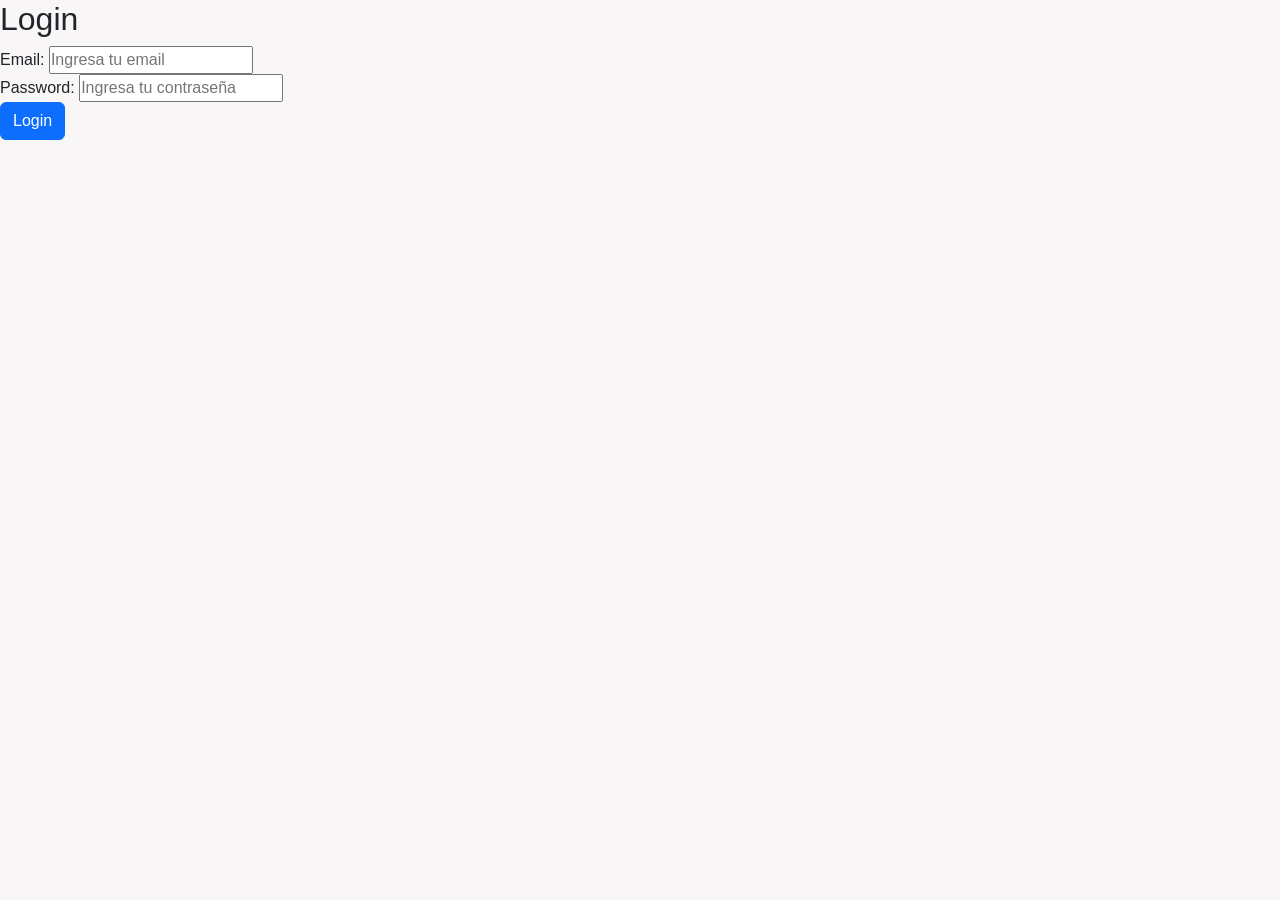
==== auth/login.html @ 97b36a20 "Estructura base - primer commit" ====
<!doctype html>
<html lang="en">
  <head>
    <meta charset="UTF-8" />
    <meta name="viewport" content="width=device-width, initial-scale=1.0" />
    <link
      href="https://cdn.jsdelivr.net/npm/bootstrap@5.3.8/dist/css/bootstrap.min.css"
      rel="stylesheet"
      integrity="sha384-sRIl4kxILFvY47J16cr9ZwB07vP4J8+LH7qKQnuqkuIAvNWLzeN8tE5YBujZqJLB"
      crossorigin="anonymous"
    />
    <link rel="stylesheet" href="/styles/styles.css" />
    <link rel="stylesheet" href="/styles/login.css" />

    <title>Login - Sakura Wallet</title>
  </head>
  <body>
    <h2>Login</h2>

    <form>
      <div class="form-group">
        <label for="email">Email:</label>
        <input
          type="email"
          id="email"
          name="email"
          placeholder="Ingresa tu email"
          required
        />
      </div>
      <div class="form-group">
        <label for="password">Password:</label>
        <input
          type="password"
          id="password"
          name="password"
          placeholder="Ingresa tu contraseña"
          required
        />
      </div>
      <button type="submit" class="btn btn-primary">Login</button>
    </form>
  </body>
</html>
---- styles/styles.css ----
* {
  margin: 0;
  padding: 0;
  box-sizing: border-box;
  font-family: "Segoe UI", Tahoma, Geneva, Verdana, sans-serif;
}

body {
  background-color: #f8f6f7;
}
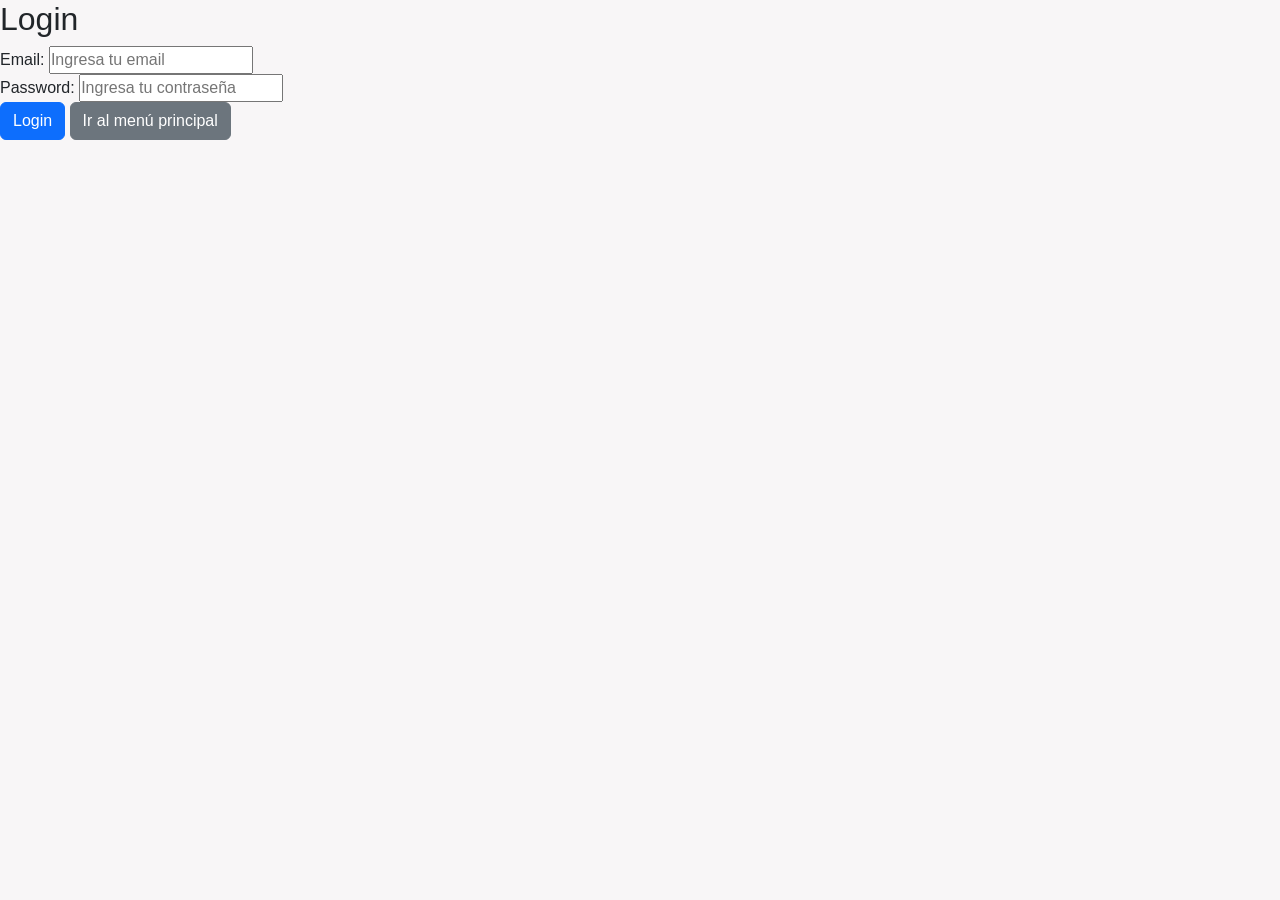
==== commit cf8a670a: "Cambio estructura base de html" ====
--- a/auth/login.html
+++ b/auth/login.html
@@ -39,6 +39,13 @@
         />
       </div>
       <button type="submit" class="btn btn-primary">Login</button>
+      <button
+        type="button"
+        class="btn btn-secondary"
+        onclick="window.location.href = '/menu'"
+      >
+        Ir al menú principal
+      </button>
     </form>
   </body>
 </html>
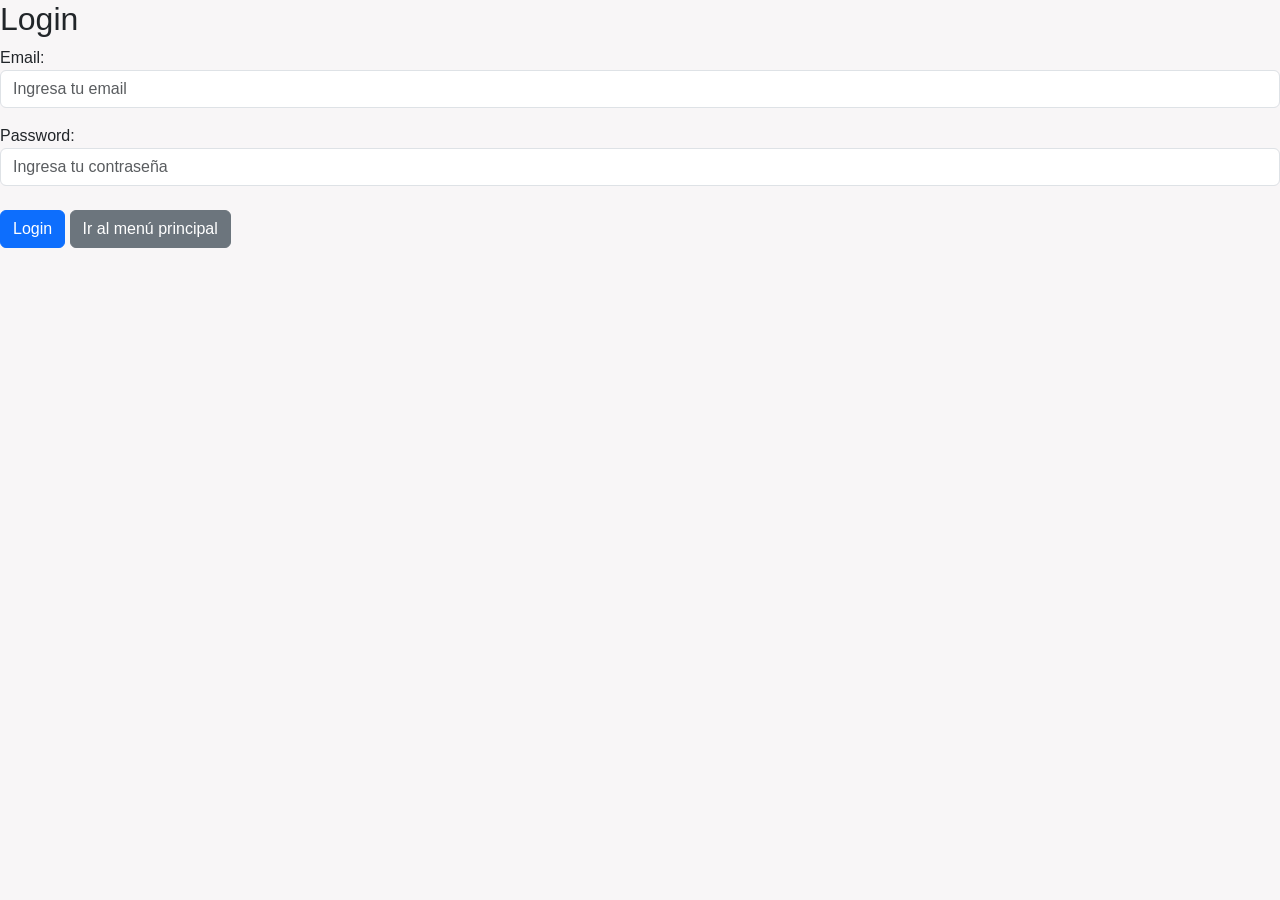
==== commit 569255c1: "Estandarización de archivos base" ====
--- a/auth/login.html
+++ b/auth/login.html
@@ -1,51 +1,57 @@
 <!doctype html>
-<html lang="en">
+<html lang="es">
   <head>
     <meta charset="UTF-8" />
     <meta name="viewport" content="width=device-width, initial-scale=1.0" />
+    <title>Login - Alke Wallet</title>
+
     <link
       href="https://cdn.jsdelivr.net/npm/bootstrap@5.3.8/dist/css/bootstrap.min.css"
       rel="stylesheet"
       integrity="sha384-sRIl4kxILFvY47J16cr9ZwB07vP4J8+LH7qKQnuqkuIAvNWLzeN8tE5YBujZqJLB"
       crossorigin="anonymous"
     />
+
     <link rel="stylesheet" href="/styles/styles.css" />
     <link rel="stylesheet" href="/styles/login.css" />
-
-    <title>Login - Sakura Wallet</title>
   </head>
   <body>
-    <h2>Login</h2>
+    <div class="login-container">
+      <h2>Login</h2>
 
-    <form>
-      <div class="form-group">
-        <label for="email">Email:</label>
-        <input
-          type="email"
-          id="email"
-          name="email"
-          placeholder="Ingresa tu email"
-          required
-        />
-      </div>
-      <div class="form-group">
-        <label for="password">Password:</label>
-        <input
-          type="password"
-          id="password"
-          name="password"
-          placeholder="Ingresa tu contraseña"
-          required
-        />
-      </div>
-      <button type="submit" class="btn btn-primary">Login</button>
-      <button
-        type="button"
-        class="btn btn-secondary"
-        onclick="window.location.href = '/menu'"
-      >
-        Ir al menú principal
-      </button>
-    </form>
+      <form id="login-form">
+        <div class="form-group mb-3">
+          <label for="email">Email:</label>
+          <input
+            type="email"
+            id="email"
+            name="email"
+            placeholder="Ingresa tu email"
+            required
+            class="form-control"
+          />
+        </div>
+
+        <div class="form-group mb-4">
+          <label for="password">Password:</label>
+          <input
+            type="password"
+            id="password"
+            name="password"
+            placeholder="Ingresa tu contraseña"
+            required
+            class="form-control"
+          />
+        </div>
+
+        <div class="button-group">
+          <button type="submit" class="btn btn-primary">Login</button>
+
+          <a href="/dashboard/menu.html" class="btn btn-secondary">
+            Ir al menú principal
+          </a>
+        </div>
+      </form>
+    </div>
   </body>
 </html>
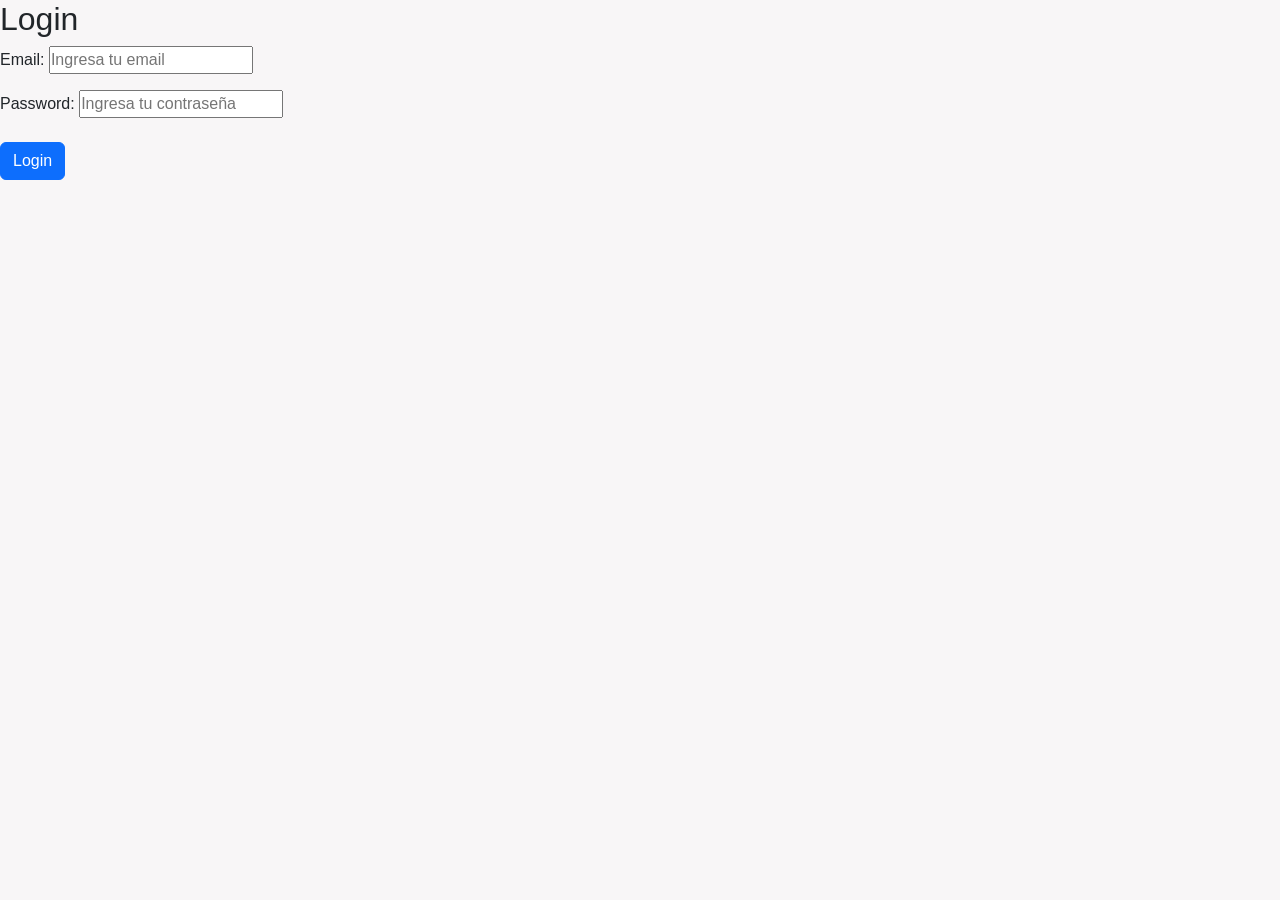
==== commit c5043e8d: "Validación formulario Login" ====
--- a/auth/login.html
+++ b/auth/login.html
@@ -28,7 +28,6 @@
             name="email"
             placeholder="Ingresa tu email"
             required
-            class="form-control"
           />
         </div>
 
@@ -40,18 +39,17 @@
             name="password"
             placeholder="Ingresa tu contraseña"
             required
-            class="form-control"
           />
         </div>
 
         <div class="button-group">
-          <button type="submit" class="btn btn-primary">Login</button>
-
-          <a href="/dashboard/menu.html" class="btn btn-secondary">
-            Ir al menú principal
-          </a>
+          <button id="login-btn" type="submit" class="btn btn-primary">
+            Login
+          </button>
         </div>
       </form>
     </div>
+
+          <script src="/js/index.js"></script>
   </body>
 </html>
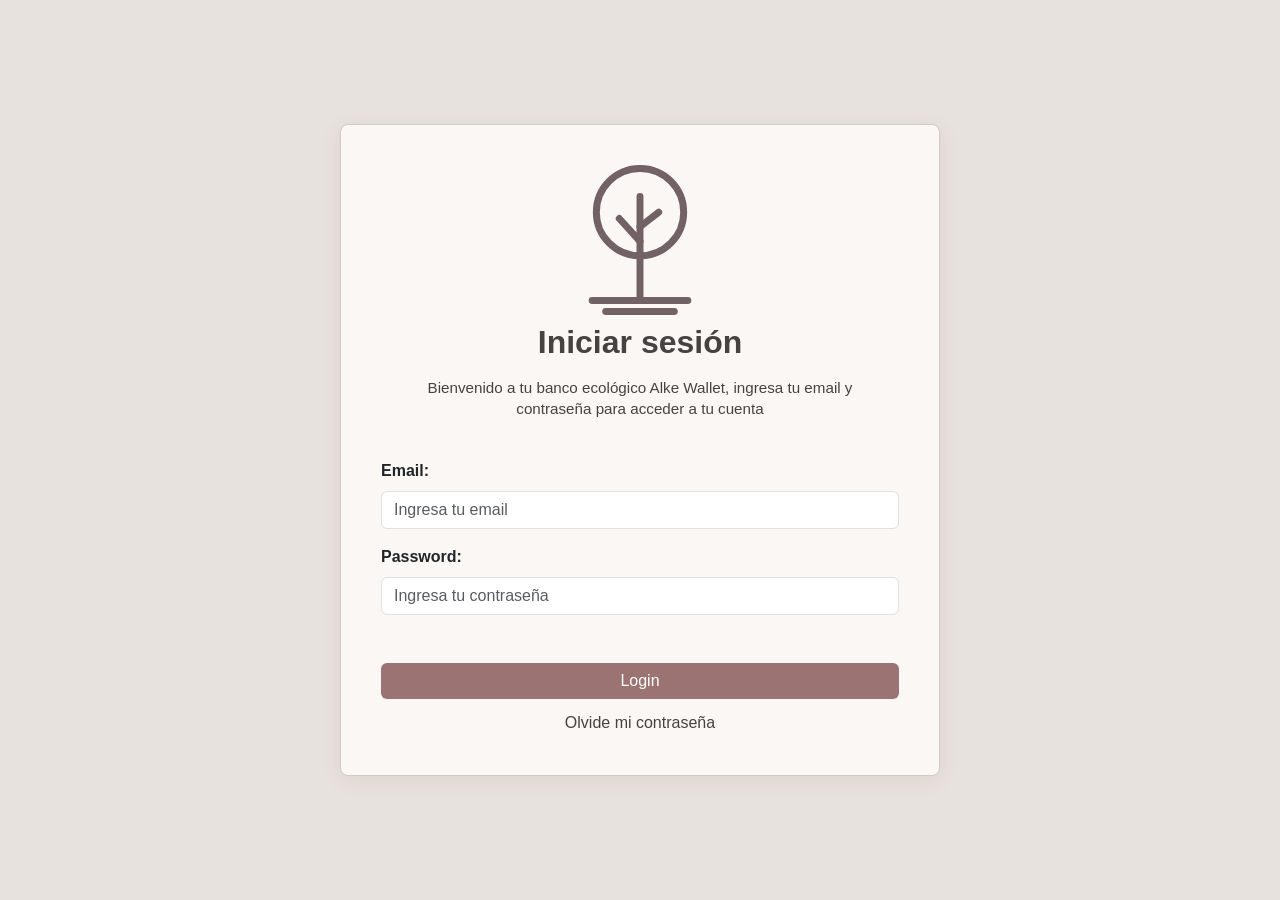
==== commit 61728a64: "Se crean los estilos generales del sitio, se crea la lógica de transacciones y se adjunta PDF con in" ====
--- a/auth/login.html
+++ b/auth/login.html
@@ -16,40 +16,56 @@
     <link rel="stylesheet" href="/styles/login.css" />
   </head>
   <body>
-    <div class="login-container">
-      <h2>Login</h2>
+    <div class="card login-container">
+      <header class="header-login">
+        <img
+          src="/assets/logo.svg"
+          alt="Alke Wallet"
+          class="logo"
+          width="150"
+          height="150"
+        />
+        <h2>Iniciar sesión</h2>
+        <p class="description">
+          Bienvenido a tu banco ecológico Alke Wallet, ingresa tu email y
+          contraseña para acceder a tu cuenta
+        </p>
+      </header>
 
       <form id="login-form">
-        <div class="form-group mb-3">
-          <label for="email">Email:</label>
+        <div class="mb-3">
+          <label for="email" class="form-label">Email:</label>
           <input
             type="email"
             id="email"
+            class="form-control"
             name="email"
             placeholder="Ingresa tu email"
             required
           />
         </div>
 
-        <div class="form-group mb-4">
-          <label for="password">Password:</label>
+        <div class="mb-3">
+          <label for="password" class="form-label">Password:</label>
           <input
             type="password"
             id="password"
+            class="form-control"
             name="password"
             placeholder="Ingresa tu contraseña"
             required
           />
         </div>
 
-        <div class="button-group">
+        <div class="actions-group mt-5">
           <button id="login-btn" type="submit" class="btn btn-primary">
             Login
           </button>
+          <a href="#" class="forgot-password">Olvide mi contraseña</a>
         </div>
       </form>
     </div>
 
-          <script src="/js/index.js"></script>
+    <script src="/js/index.js"></script>
   </body>
 </html>
--- a/styles/styles.css
+++ b/styles/styles.css
@@ -6,5 +6,94 @@
 }
 
 body {
-  background-color: #f8f6f7;
+  background-color: #e8e2de;
+  display: grid;
+  place-items: center;
+  min-height: 100vh;
 }
+
+.card {
+  border: 1px solid #d4c8c3;
+  border-radius: 0.5rem;
+  background: #faf7f5;
+  box-shadow: 0 4px 20px rgba(71, 66, 66, 0.08);
+  min-height: 600px;
+  width: 90%;
+  max-width: 600px;
+  padding: 2.5rem;
+}
+
+.btn-primary {
+  background: #9b7373;
+  border: none;
+  &:hover {
+    background: #644b4b;
+  }
+  &:active {
+    background: #644b4b !important;
+  }
+}
+
+.btn-secondary {
+  background: #8d847e;
+  border: none;
+  &:hover {
+    background: rgb(116, 112, 109);
+  }
+  &:active {
+    background: rgb(116, 112, 109) !important;
+  }
+}
+
+h2 {
+  color: #474242;
+  text-align: center;
+  font-size: 2rem;
+  font-weight: 600;
+}
+
+h3 {
+  color: #474242;
+  font-size: 1.25rem;
+  font-weight: 600;
+}
+
+p {
+  color: #474242;
+  margin-bottom: 0;
+  text-align: center;
+}
+
+label {
+  font-weight: 600;
+}
+
+form {
+  width: 100%;
+  margin-top: 1rem;
+}
+
+a {
+  color: #474242;
+  text-decoration: none;
+  text-align: center;
+  &:hover {
+    color: #644b4b;
+  }
+}
+
+.description {
+  width: 100%;
+  text-align: center;
+  margin-bottom: 1.5rem;
+  font-size: 0.95rem;
+  line-height: 1.4;
+}
+
+.actions-group {
+  display: flex;
+  flex-direction: column;
+  align-items: stretch;
+  gap: 0.75rem;
+  width: 100%;
+}
--- a/styles/login.css
+++ b/styles/login.css
@@ -0,0 +1,18 @@
+.login-container {
+  display: flex;
+  flex-direction: column;
+  align-items: center;
+  justify-content: center;
+}
+
+.header-login {
+  display: flex;
+  flex-direction: column;
+  align-items: center;
+  gap: 0.5rem;
+  width: 100%;
+}
+
+.login-container .description {
+  width: 85%;
+}
